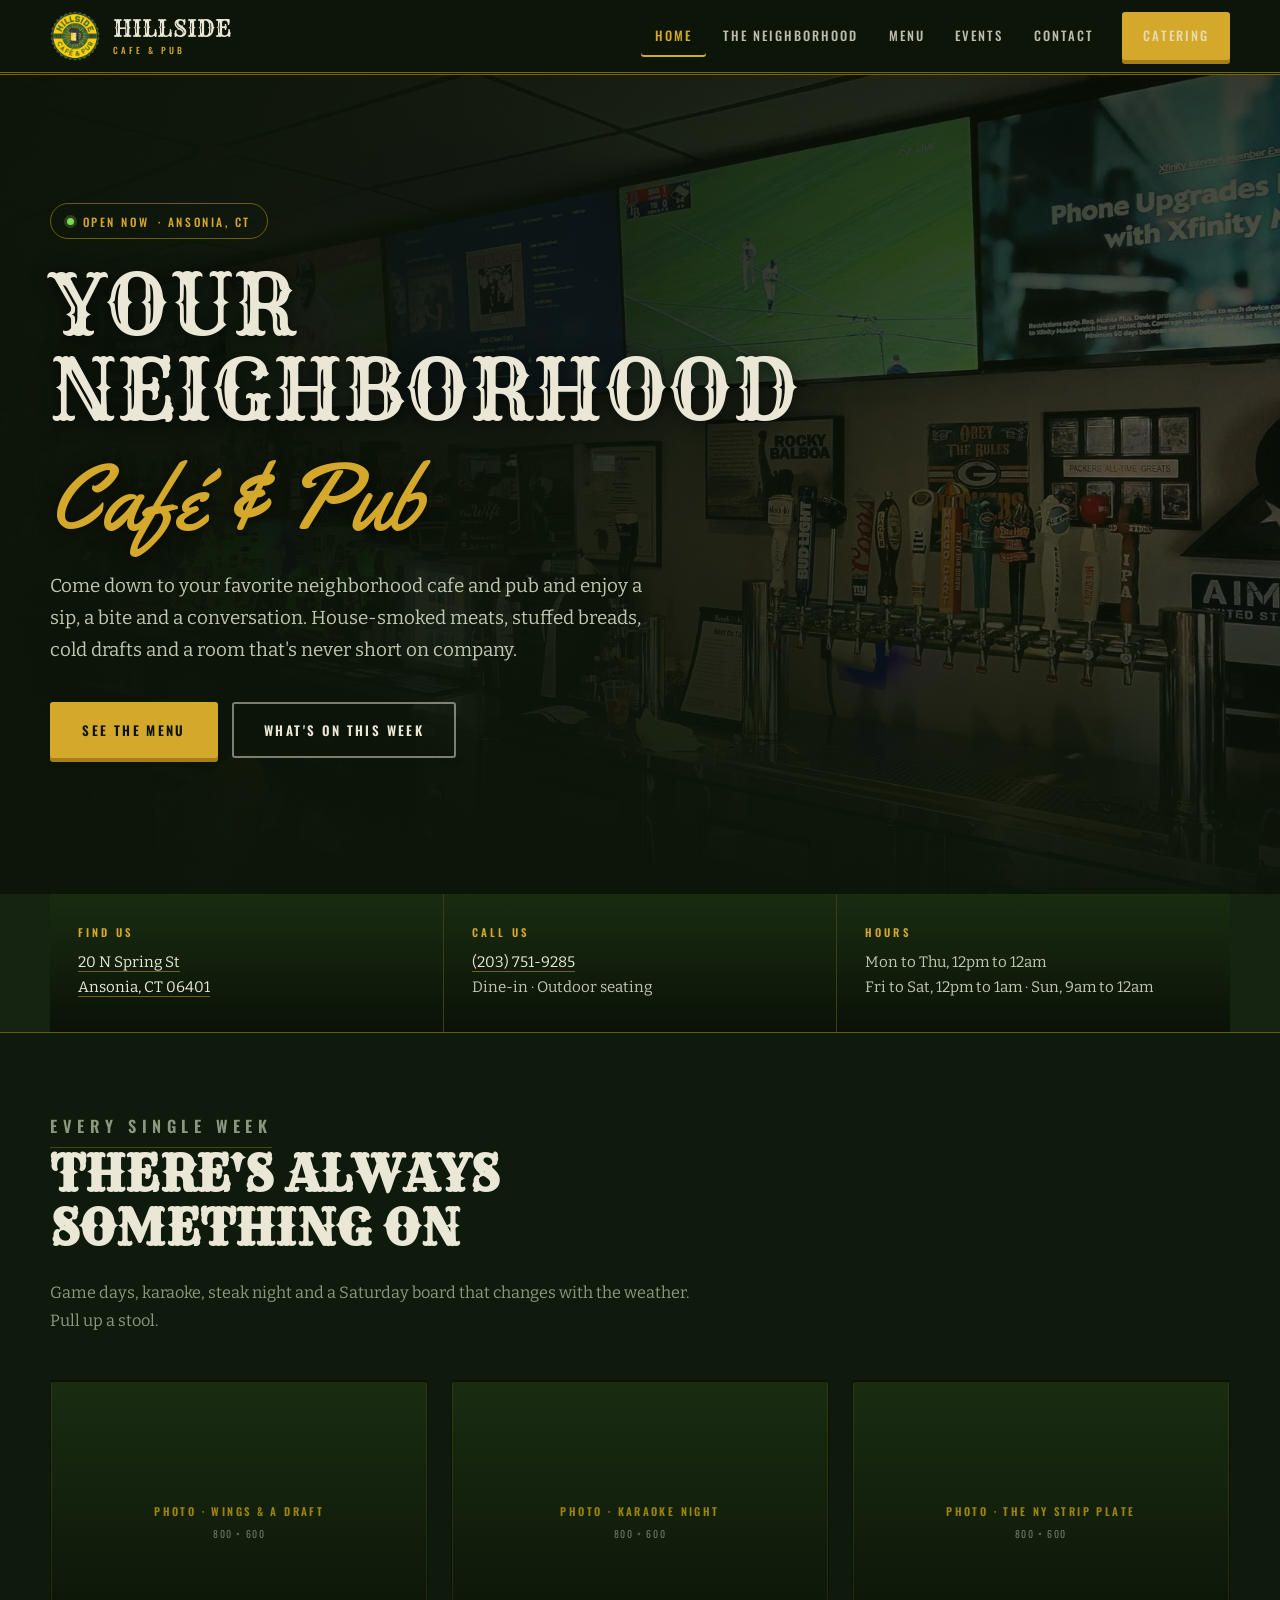
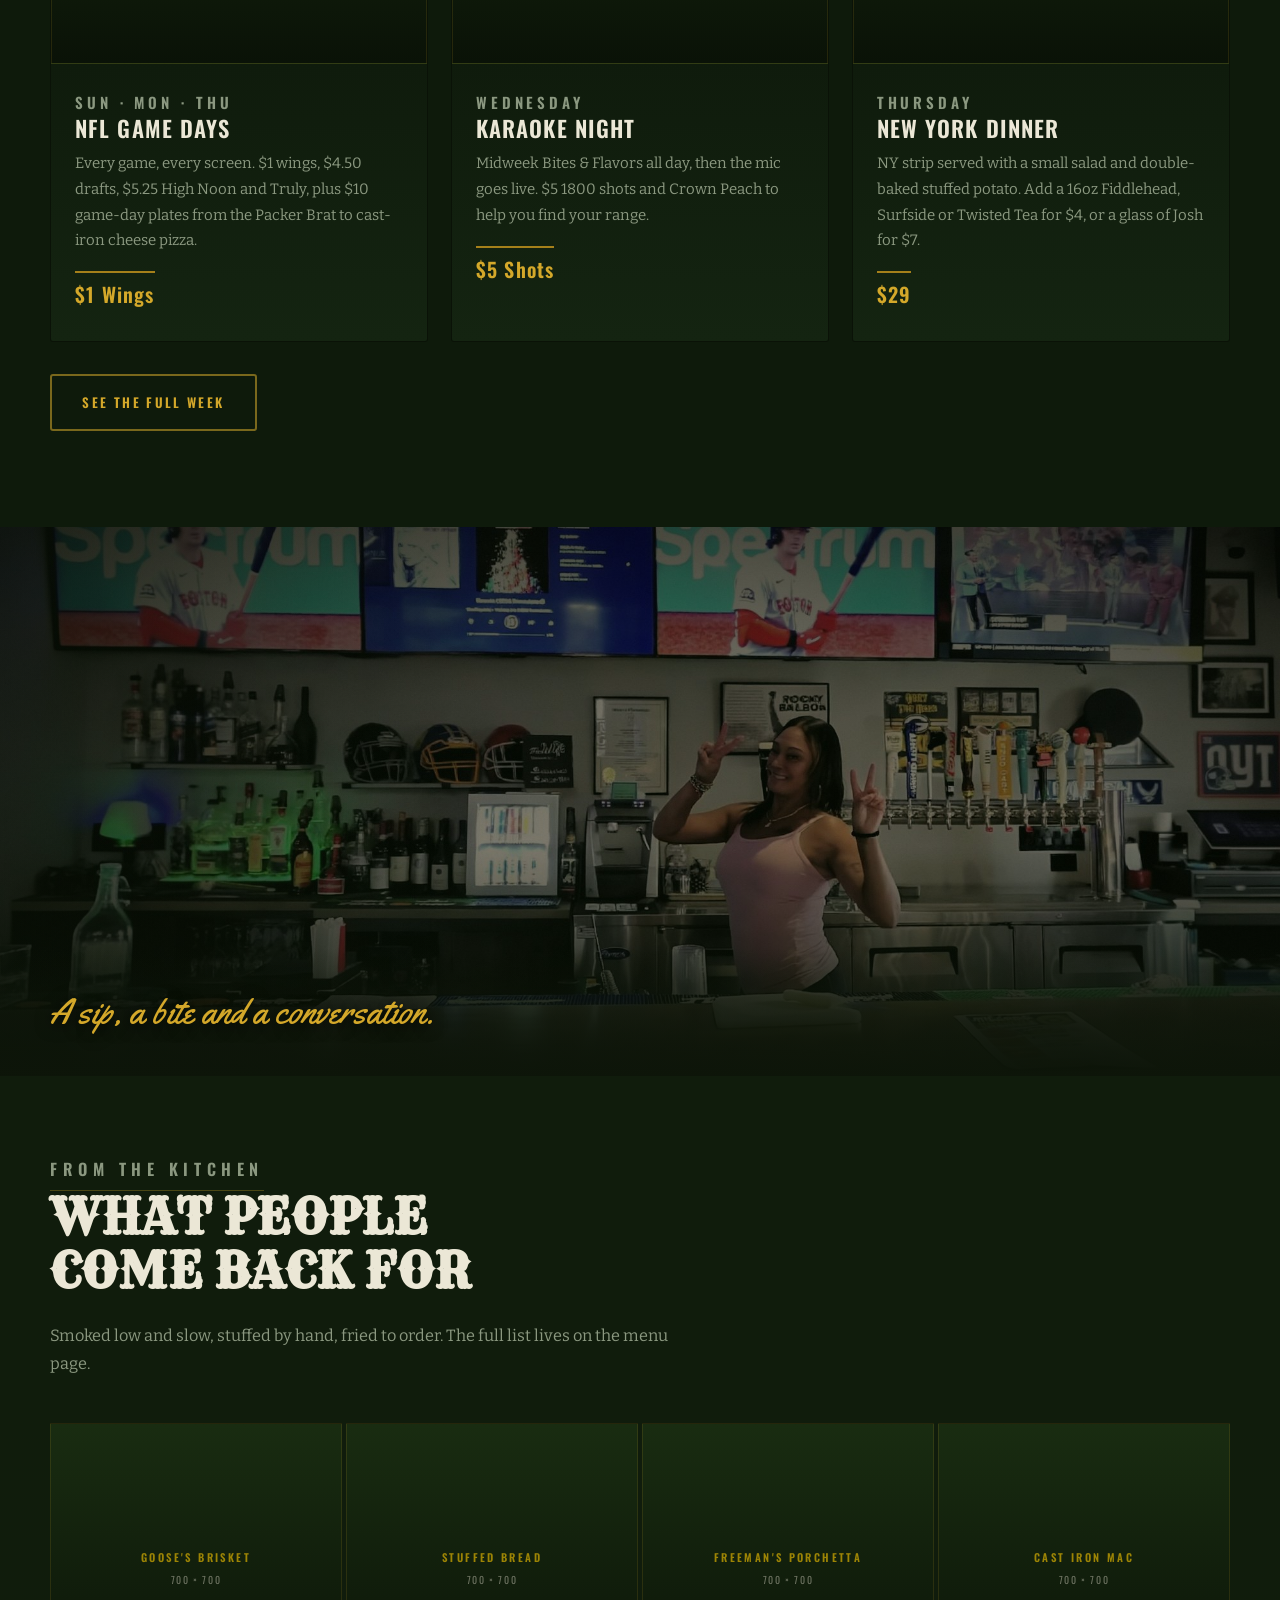
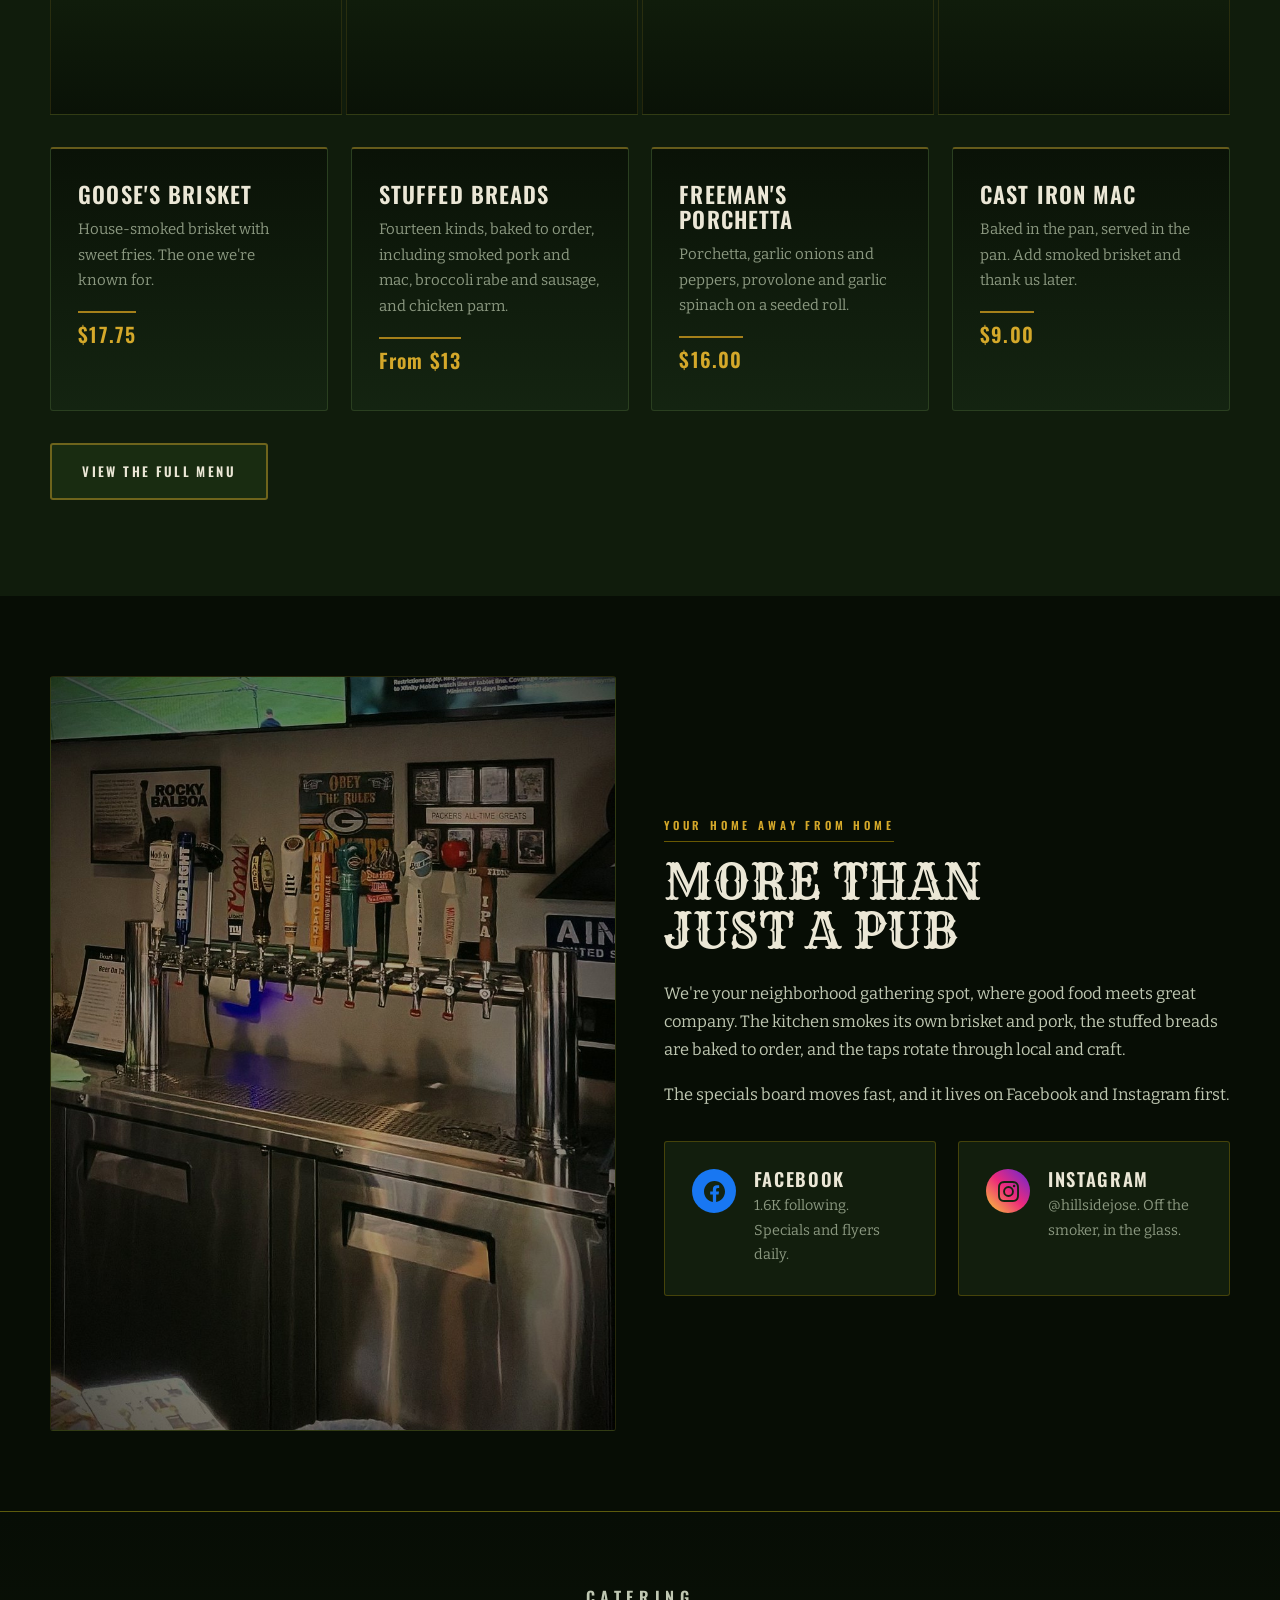
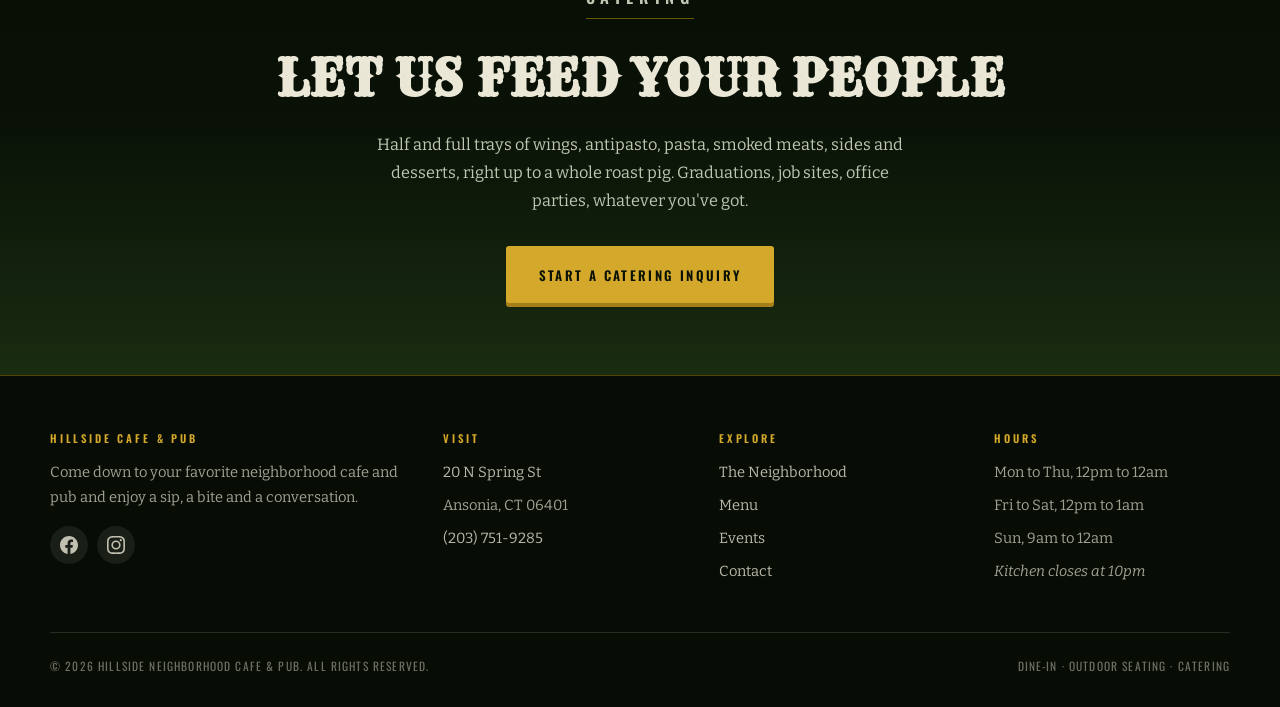
==== index.html @ 645b381e "Hillside Neighborhood Cafe & Pub website Static site, no build step. Home, The Neighborhood, Menu, E" ====
<!DOCTYPE html>
<html lang="en">
<head>
<meta charset="utf-8">
<meta name="viewport" content="width=device-width, initial-scale=1">
<title>Hillside Neighborhood Cafe &amp; Pub | Ansonia, CT</title>
<meta name="description" content="Your neighborhood cafe and pub in Ansonia, CT. House-smoked meats, stuffed breads, rotating craft taps, game-day specials and karaoke. Catering available.">
<link rel="canonical" href="https://example.com/">
<meta property="og:type" content="restaurant">
<meta property="og:title" content="Hillside Neighborhood Cafe &amp; Pub | Ansonia, CT">
<meta property="og:description" content="Come down to your favorite neighborhood cafe and pub and enjoy a sip, a bite and a conversation.">
<meta property="og:image" content="assets/img/og-image.jpg">
<link rel="icon" href="assets/img/favicon.png">
<link rel="apple-touch-icon" href="assets/img/apple-touch-icon.png">
<link rel="preconnect" href="https://fonts.googleapis.com">
<link rel="preconnect" href="https://fonts.gstatic.com" crossorigin>
<link href="https://fonts.googleapis.com/css2?family=Bitter:ital,wght@0,400;0,600;0,700;1,400&family=Oswald:wght@400;500;600&family=Rye&family=Yellowtail&display=swap" rel="stylesheet">
<link rel="stylesheet" href="assets/css/style.css">
<script type="application/ld+json">
{
  "@context": "https://schema.org",
  "@type": "Restaurant",
  "name": "Hillside Neighborhood Cafe and Pub",
  "servesCuisine": ["American", "Pub Food", "Barbecue"],
  "priceRange": "$",
  "telephone": "+1-203-751-9285",
  "address": {
    "@type": "PostalAddress",
    "streetAddress": "20 N Spring St",
    "addressLocality": "Ansonia",
    "addressRegion": "CT",
    "postalCode": "06401",
    "addressCountry": "US"
  },
  "sameAs": [
    "https://www.facebook.com/profile.php?id=100072511775450",
    "https://www.instagram.com/hillsidejose/"
  ],
  "openingHoursSpecification": [
    { "@type": "OpeningHoursSpecification", "dayOfWeek": ["Monday","Tuesday","Wednesday","Thursday"], "opens": "12:00", "closes": "00:00" },
    { "@type": "OpeningHoursSpecification", "dayOfWeek": ["Friday","Saturday"], "opens": "12:00", "closes": "01:00" },
    { "@type": "OpeningHoursSpecification", "dayOfWeek": "Sunday", "opens": "09:00", "closes": "00:00" }
  ]
}
</script>
</head>
<body>
<a class="skip-link" href="#main">Skip to content</a>

<!-- ====================== HEADER ====================== -->
<header class="site-header">
  <div class="wrap">
    <nav class="nav" aria-label="Main">
      <a class="brand" href="index.html">
        <img class="brand__crest" src="assets/img/logo.png" alt="Hillside Neighborhood Cafe and Pub" width="50" height="50">
        <span class="brand__text">
          <span class="brand__name">Hillside</span>
          <span class="brand__sub">Cafe &amp; Pub</span>
        </span>
      </a>
      <button class="nav__toggle" type="button" aria-expanded="false" aria-label="Toggle menu">
        <span></span><span></span><span></span>
      </button>
      <ul class="nav__links">
        <li><a href="index.html" aria-current="page">Home</a></li>
        <li><a href="neighborhood.html">The Neighborhood</a></li>
        <li><a href="menu.html">Menu</a></li>
        <li><a href="events.html">Events</a></li>
        <li><a href="contact.html">Contact</a></li>
        <li><a class="btn btn--sun nav__cta" href="contact.html#catering">Catering</a></li>
      </ul>
    </nav>
  </div>
</header>

<main id="main">

<!-- ====================== HERO ====================== -->
<section class="hero hero--tall">
  <div class="hero__photo" aria-hidden="true"></div>
  <div class="hero__inner">
    <div class="wrap">
      <span class="hero__badge" data-open-badge>
        <span class="dot"></span><span data-open-text>Open now</span> &middot; Ansonia, CT
      </span>
      <h1 class="display">Your neighborhood<em>Caf&eacute; &amp; Pub</em></h1>
      <p class="hero__tagline">
        Come down to your favorite neighborhood cafe and pub and enjoy a sip, a bite
        and a conversation. House-smoked meats, stuffed breads, cold drafts and a
        room that's never short on company.
      </p>
      <div class="hero__actions">
        <a class="btn btn--sun" href="menu.html">See the menu</a>
        <a class="btn btn--ghost" href="events.html">What's on this week</a>
      </div>
    </div>
  </div>
</section>

<!-- ====================== INFO STRIP ====================== -->
<section class="infostrip">
  <div class="wrap">
    <div class="infostrip__grid">
      <div class="infostrip__cell">
        <h3>Find us</h3>
        <p><a href="https://maps.google.com/?q=20+N+Spring+St,+Ansonia,+CT+06401" target="_blank" rel="noopener">20 N Spring St<br>Ansonia, CT 06401</a></p>
      </div>
      <div class="infostrip__cell">
        <h3>Call us</h3>
        <p><a href="tel:+12037519285">(203) 751-9285</a><br>Dine-in &middot; Outdoor seating</p>
      </div>
      <div class="infostrip__cell">
        <h3>Hours</h3>
        <p>Mon to Thu, 12pm to 12am<br>Fri to Sat, 12pm to 1am &middot; Sun, 9am to 12am</p>
      </div>
    </div>
  </div>
</section>

<!-- ====================== THIS WEEK (photo cards) ====================== -->
<section class="section">
  <div class="wrap">
    <div class="section__head">
      <p class="eyebrow eyebrow--dark">Every single week</p>
      <h2>There's always something on</h2>
      <p>Game days, karaoke, steak night and a Saturday board that changes with the weather. Pull up a stool.</p>
    </div>

    <div class="cards cards--3">
      <article class="card card--photo">
        <figure class="ph ph--4x3">
          <!-- Replace with: <img src="assets/img/wings.jpg" alt="Wings and a draft on the bar"> -->
          <span>Photo &middot; Wings &amp; a draft<small>800 &times; 600</small></span>
        </figure>
        <div class="card__body">
          <p class="card__day">Sun &middot; Mon &middot; Thu</p>
          <h3>NFL Game Days</h3>
          <p>Every game, every screen. $1 wings, $4.50 drafts, $5.25 High Noon and Truly, plus $10 game-day plates from the Packer Brat to cast-iron cheese pizza.</p>
          <span class="card__price">$1 Wings</span>
        </div>
      </article>

      <article class="card card--photo">
        <figure class="ph ph--4x3">
          <!-- Replace with: <img src="assets/img/karaoke.jpg" alt="Karaoke night at the Hillside"> -->
          <span>Photo &middot; Karaoke night<small>800 &times; 600</small></span>
        </figure>
        <div class="card__body">
          <p class="card__day">Wednesday</p>
          <h3>Karaoke Night</h3>
          <p>Midweek Bites &amp; Flavors all day, then the mic goes live. $5 1800 shots and Crown Peach to help you find your range.</p>
          <span class="card__price">$5 Shots</span>
        </div>
      </article>

      <article class="card card--photo">
        <figure class="ph ph--4x3">
          <!-- Replace with: <img src="assets/img/steak.jpg" alt="The New York strip dinner"> -->
          <span>Photo &middot; The NY strip plate<small>800 &times; 600</small></span>
        </figure>
        <div class="card__body">
          <p class="card__day">Thursday</p>
          <h3>New York Dinner</h3>
          <p>NY strip served with a small salad and double-baked stuffed potato. Add a 16oz Fiddlehead, Surfside or Twisted Tea for $4, or a glass of Josh for $7.</p>
          <span class="card__price">$29</span>
        </div>
      </article>
    </div>

    <p class="mt-2"><a class="btn btn--ghost-dark" href="events.html">See the full week</a></p>
  </div>
</section>

<!-- ====================== FULL-BLEED PHOTO BAND ====================== -->
<section class="photoband">
  <figure class="ph ph--wide">
    <img src="assets/img/room.jpg" alt="Behind the bar at the Hillside on a busy afternoon">
  </figure>
  <div class="photoband__caption">
    <div class="wrap"><p>A sip, a bite and a conversation.</p></div>
  </div>
</section>

<!-- ====================== MENU TEASER ====================== -->
<section class="section section--cream">
  <div class="wrap">
    <div class="section__head">
      <p class="eyebrow eyebrow--dark">From the kitchen</p>
      <h2>What people come back for</h2>
      <p>Smoked low and slow, stuffed by hand, fried to order. The full list lives on the menu page.</p>
    </div>

    <div class="photostrip">
      <figure class="ph ph--1x1">
        <!-- <img src="assets/img/brisket.jpg" alt="Goose's smoked brisket"> -->
        <span>Goose's Brisket<small>700 &times; 700</small></span>
      </figure>
      <figure class="ph ph--1x1">
        <!-- <img src="assets/img/stuffed-bread.jpg" alt="Stuffed bread, sliced"> -->
        <span>Stuffed Bread<small>700 &times; 700</small></span>
      </figure>
      <figure class="ph ph--1x1">
        <!-- <img src="assets/img/porchetta.jpg" alt="Freeman's porchetta sandwich"> -->
        <span>Freeman's Porchetta<small>700 &times; 700</small></span>
      </figure>
      <figure class="ph ph--1x1">
        <!-- <img src="assets/img/mac.jpg" alt="Cast iron mac and cheese"> -->
        <span>Cast Iron Mac<small>700 &times; 700</small></span>
      </figure>
    </div>

    <div class="cards cards--4 mt-2">
      <article class="card">
        <h3>Goose's Brisket</h3>
        <p>House-smoked brisket with sweet fries. The one we're known for.</p>
        <span class="card__price">$17.75</span>
      </article>
      <article class="card">
        <h3>Stuffed Breads</h3>
        <p>Fourteen kinds, baked to order, including smoked pork and mac, broccoli rabe and sausage, and chicken parm.</p>
        <span class="card__price">From $13</span>
      </article>
      <article class="card">
        <h3>Freeman's Porchetta</h3>
        <p>Porchetta, garlic onions and peppers, provolone and garlic spinach on a seeded roll.</p>
        <span class="card__price">$16.00</span>
      </article>
      <article class="card">
        <h3>Cast Iron Mac</h3>
        <p>Baked in the pan, served in the pan. Add smoked brisket and thank us later.</p>
        <span class="card__price">$9.00</span>
      </article>
    </div>

    <p class="mt-2"><a class="btn btn--forest" href="menu.html">View the full menu</a></p>
  </div>
</section>

<!-- ====================== STORY (photo + text) ====================== -->
<section class="section section--dark">
  <div class="wrap">
    <div class="split">
      <figure class="ph ph--3x4">
    <img src="assets/img/bar.jpg" alt="The tap wall at the Hillside">
  </figure>
      <div>
        <p class="eyebrow">Your home away from home</p>
        <h2 class="display" style="font-size:clamp(1.9rem,4.4vw,3rem)">More than just a pub</h2>
        <p>We're your neighborhood gathering spot, where good food meets great company. The kitchen smokes its own brisket and pork, the stuffed breads are baked to order, and the taps rotate through local and craft.</p>
        <p>The specials board moves fast, and it lives on Facebook and Instagram first.</p>
        <div class="social-grid" style="margin-top:2rem">
          <a class="social-card card--dark" href="https://www.facebook.com/profile.php?id=100072511775450" target="_blank" rel="noopener">
            <span class="social-card__icon icon-fb"><svg viewBox="0 0 24 24" aria-hidden="true"><path d="M24 12.07C24 5.4 18.63 0 12 0S0 5.4 0 12.07C0 18.1 4.39 23.1 10.13 24v-8.44H7.08v-3.49h3.05V9.41c0-3.02 1.79-4.69 4.53-4.69 1.31 0 2.68.24 2.68.24v2.97h-1.51c-1.49 0-1.96.93-1.96 1.89v2.25h3.33l-.53 3.49h-2.8V24C19.61 23.1 24 18.1 24 12.07z"/></svg></span>
            <span><h3>Facebook</h3><p>1.6K following. Specials and flyers daily.</p></span>
          </a>
          <a class="social-card card--dark" href="https://www.instagram.com/hillsidejose/" target="_blank" rel="noopener">
            <span class="social-card__icon icon-ig"><svg viewBox="0 0 24 24" aria-hidden="true"><path d="M12 2.16c3.2 0 3.58.01 4.85.07 1.17.05 1.8.25 2.23.41.56.22.96.48 1.38.9.42.42.68.82.9 1.38.16.42.36 1.06.41 2.23.06 1.27.07 1.65.07 4.85s-.01 3.58-.07 4.85c-.05 1.17-.25 1.8-.41 2.23-.22.56-.48.96-.9 1.38-.42.42-.82.68-1.38.9-.42.16-1.06.36-2.23.41-1.27.06-1.65.07-4.85.07s-3.58-.01-4.85-.07c-1.17-.05-1.8-.25-2.23-.41-.56-.22-.96-.48-1.38-.9-.42-.42-.68-.82-.9-1.38-.16-.42-.36-1.06-.41-2.23C2.17 15.58 2.16 15.2 2.16 12s.01-3.58.07-4.85c.05-1.17.25-1.8.41-2.23.22-.56.48-.96.9-1.38.42-.42.82-.68 1.38-.9.42-.16 1.06-.36 2.23-.41C8.42 2.17 8.8 2.16 12 2.16zM12 0C8.74 0 8.33.01 7.05.07 5.78.13 4.9.33 4.14.63c-.79.3-1.46.71-2.13 1.38C1.34 2.68.93 3.35.63 4.14.33 4.9.13 5.78.07 7.05.01 8.33 0 8.74 0 12s.01 3.67.07 4.95c.06 1.27.26 2.15.56 2.91.3.79.71 1.46 1.38 2.13.67.67 1.34 1.08 2.13 1.38.76.3 1.64.5 2.91.56C8.33 23.99 8.74 24 12 24s3.67-.01 4.95-.07c1.27-.06 2.15-.26 2.91-.56.79-.3 1.46-.71 2.13-1.38.67-.67 1.08-1.34 1.38-2.13.3-.76.5-1.64.56-2.91.06-1.28.07-1.69.07-4.95s-.01-3.67-.07-4.95c-.06-1.27-.26-2.15-.56-2.91-.3-.79-.71-1.46-1.38-2.13C21.32 1.34 20.65.93 19.86.63c-.76-.3-1.64-.5-2.91-.56C15.67.01 15.26 0 12 0zm0 5.84a6.16 6.16 0 100 12.32A6.16 6.16 0 0012 5.84zm0 10.16a4 4 0 110-8 4 4 0 010 8zm7.85-10.4a1.44 1.44 0 11-2.88 0 1.44 1.44 0 012.88 0z"/></svg></span>
            <span><h3>Instagram</h3><p>@hillsidejose. Off the smoker, in the glass.</p></span>
          </a>
        </div>
      </div>
    </div>
  </div>
</section>

<!-- ====================== CATERING CTA ====================== -->
<section class="cta-band">
  <div class="wrap">
    <p class="eyebrow">Catering</p>
    <h2>Let us feed your people</h2>
    <p>Half and full trays of wings, antipasto, pasta, smoked meats, sides and desserts, right up to a whole roast pig. Graduations, job sites, office parties, whatever you've got.</p>
    <a class="btn btn--sun" href="contact.html#catering">Start a catering inquiry</a>
  </div>
</section>

</main>

<!-- ====================== FOOTER ====================== -->
<footer class="site-footer">
  <div class="wrap">
    <div class="footer__grid">
      <div>
        <h4>Hillside Cafe &amp; Pub</h4>
        <p>Come down to your favorite neighborhood cafe and pub and enjoy a sip, a bite and a conversation.</p>
        <div class="footer__social">
          <a href="https://www.facebook.com/profile.php?id=100072511775450" target="_blank" rel="noopener" aria-label="Facebook"><svg viewBox="0 0 24 24" aria-hidden="true"><path d="M24 12.07C24 5.4 18.63 0 12 0S0 5.4 0 12.07C0 18.1 4.39 23.1 10.13 24v-8.44H7.08v-3.49h3.05V9.41c0-3.02 1.79-4.69 4.53-4.69 1.31 0 2.68.24 2.68.24v2.97h-1.51c-1.49 0-1.96.93-1.96 1.89v2.25h3.33l-.53 3.49h-2.8V24C19.61 23.1 24 18.1 24 12.07z"/></svg></a>
          <a href="https://www.instagram.com/hillsidejose/" target="_blank" rel="noopener" aria-label="Instagram"><svg viewBox="0 0 24 24" aria-hidden="true"><path d="M12 2.16c3.2 0 3.58.01 4.85.07 1.17.05 1.8.25 2.23.41.56.22.96.48 1.38.9.42.42.68.82.9 1.38.16.42.36 1.06.41 2.23.06 1.27.07 1.65.07 4.85s-.01 3.58-.07 4.85c-.05 1.17-.25 1.8-.41 2.23-.22.56-.48.96-.9 1.38-.42.42-.82.68-1.38.9-.42.16-1.06.36-2.23.41-1.27.06-1.65.07-4.85.07s-3.58-.01-4.85-.07c-1.17-.05-1.8-.25-2.23-.41-.56-.22-.96-.48-1.38-.9-.42-.42-.68-.82-.9-1.38-.16-.42-.36-1.06-.41-2.23C2.17 15.58 2.16 15.2 2.16 12s.01-3.58.07-4.85c.05-1.17.25-1.8.41-2.23.22-.56.48-.96.9-1.38.42-.42.82-.68 1.38-.9.42-.16 1.06-.36 2.23-.41C8.42 2.17 8.8 2.16 12 2.16zM12 0C8.74 0 8.33.01 7.05.07 5.78.13 4.9.33 4.14.63c-.79.3-1.46.71-2.13 1.38C1.34 2.68.93 3.35.63 4.14.33 4.9.13 5.78.07 7.05.01 8.33 0 8.74 0 12s.01 3.67.07 4.95c.06 1.27.26 2.15.56 2.91.3.79.71 1.46 1.38 2.13.67.67 1.34 1.08 2.13 1.38.76.3 1.64.5 2.91.56C8.33 23.99 8.74 24 12 24s3.67-.01 4.95-.07c1.27-.06 2.15-.26 2.91-.56.79-.3 1.46-.71 2.13-1.38.67-.67 1.08-1.34 1.38-2.13.3-.76.5-1.64.56-2.91.06-1.28.07-1.69.07-4.95s-.01-3.67-.07-4.95c-.06-1.27-.26-2.15-.56-2.91-.3-.79-.71-1.46-1.38-2.13C21.32 1.34 20.65.93 19.86.63c-.76-.3-1.64-.5-2.91-.56C15.67.01 15.26 0 12 0zm0 5.84a6.16 6.16 0 100 12.32A6.16 6.16 0 0012 5.84zm0 10.16a4 4 0 110-8 4 4 0 010 8zm7.85-10.4a1.44 1.44 0 11-2.88 0 1.44 1.44 0 012.88 0z"/></svg></a>
        </div>
      </div>
      <div>
        <h4>Visit</h4>
        <ul>
          <li><a href="https://maps.google.com/?q=20+N+Spring+St,+Ansonia,+CT+06401" target="_blank" rel="noopener">20 N Spring St</a></li>
          <li>Ansonia, CT 06401</li>
          <li><a href="tel:+12037519285">(203) 751-9285</a></li>
        </ul>
      </div>
      <div>
        <h4>Explore</h4>
        <ul>
          <li><a href="neighborhood.html">The Neighborhood</a></li>
          <li><a href="menu.html">Menu</a></li>
          <li><a href="events.html">Events</a></li>
          <li><a href="contact.html">Contact</a></li>
        </ul>
      </div>
      <div>
        <h4>Hours</h4>
        <ul>
          <li>Mon to Thu, 12pm to 12am</li>
          <li>Fri to Sat, 12pm to 1am</li>
          <li>Sun, 9am to 12am</li>
          <li><em>Kitchen closes at 10pm</em></li>
        </ul>
      </div>
    </div>
    <div class="footer__bottom">
      <span>&copy; <span data-year>2026</span> Hillside Neighborhood Cafe &amp; Pub. All rights reserved.</span>
      <span>Dine-in &middot; Outdoor seating &middot; Catering</span>
    </div>
  </div>
</footer>

<script src="assets/js/main.js"></script>
</body>
</html>
---- assets/css/style.css ----
/* ==========================================================================
   Hillside Neighborhood Cafe & Pub
   Design system drawn from their badge logo: western wood type, letterpress
   caps, brush script, green hills and a rising sun.
   Edit the tokens in :root to restyle the whole site.
   ========================================================================== */

:root {
  /* Brand — sampled from the logo badge */
  --brand-green:  #3C6432;   /* THE logo green, sampled from the badge */
  --forest:       #142411;   /* raised surface */
  --forest-deep:  #0A1207;   /* deepest ground */
  --forest-mid:   #192C11;   /* the lightest green on the site, still dark */
  --hill:         #6E9558;   /* lifted green for links on dark ground */
  --hill-light:   #8CAF76;
  --sun:          #D4A82A;   /* antique gold — thin accents only, never a field */
  --sun-deep:     #A5801A;
  --rust:         #C4703F;   /* warm accent for prices, lifted for dark ground */

  /* Neutrals — warmed toward the greens, not straight grey */
  --ink:          #EBE7D6;   /* headings */
  --ink-soft:     #BFC7B2;   /* body copy */
  --slate:        #8B9880;   /* muted / secondary */
  --line:         #2A3F20;   /* hairline */
  --line-soft:    #1F3018;
  --cream:        #0E1A0B;   /* page ground */
  --cream-deep:   #101C0C;   /* alternate band */
  --white:        #142411;   /* raised surface (cards, forms) */

  /* Dark surfaces */
  --night:        #070D05;   /* darkest band */
  --night-2:      #121E0D;

  /* Type */
  --wood:   "Rye", "Bitter", Georgia, serif;                 /* western display — big sizes only */
  --caps:   "Oswald", "Arial Narrow", Impact, sans-serif;    /* letterpress caps, subheads, UI */
  --script: "Yellowtail", "Brush Script MT", cursive;        /* brush script accent */
  --body:   "Bitter", Georgia, "Times New Roman", serif;     /* slab-serif body */

  /* Layout */
  --wrap: 1180px;
  --radius: 3px;
  --shadow: 0 2px 6px rgba(0,0,0,.4), 0 18px 46px rgba(0,0,0,.5);
}

/* ---------- Reset ---------- */
*, *::before, *::after { box-sizing: border-box; }
html { scroll-behavior: smooth; -webkit-text-size-adjust: 100%; }
body {
  margin: 0;
  font-family: var(--body);
  font-size: 16.5px;
  font-weight: 400;
  line-height: 1.7;
  color: var(--ink-soft);
  background-color: var(--cream);
  /* Faint tint so the cream isn't a flat digital fill. */
  background-image:
    radial-gradient(circle at 12% 8%, rgba(60,100,50,.05), transparent 45%),
    radial-gradient(circle at 88% 92%, rgba(201,190,71,.06), transparent 45%);
  background-attachment: fixed;
  -webkit-font-smoothing: antialiased;
}
img { max-width: 100%; display: block; }
a { color: var(--hill-light); }
h1, h2, h3, h4 { color: var(--ink); margin: 0 0 .5em; line-height: 1.12; text-wrap: balance; }
p { margin: 0 0 1em; }
ul { margin: 0 0 1em; padding-left: 1.2em; }
:focus-visible { outline: 3px solid var(--sun-deep); outline-offset: 2px; }

.wrap { width: min(100% - 2.5rem, var(--wrap)); margin-inline: auto; }
.wrap-narrow { width: min(100% - 2.5rem, 800px); margin-inline: auto; }

/* ---------- Type roles ---------- */
.display {
  font-family: var(--wood);
  font-weight: 400;
  letter-spacing: .005em;
  text-transform: uppercase;
  line-height: 1.02;
}
.script { font-family: var(--script); font-weight: 400; text-transform: none; letter-spacing: 0; }

/* Letterpress eyebrow — the "NEIGHBORHOOD / RE-ESTABLISHED 2020" bars on the badge. */
.eyebrow {
  display: inline-block;
  font-family: var(--caps);
  font-size: .7rem;
  font-weight: 600;
  letter-spacing: .34em;
  text-transform: uppercase;
  color: var(--sun);
  margin: 0 0 1rem;
  padding-bottom: .4rem;
  border-bottom: 1px solid rgba(250,200,0,.4);
}
.eyebrow--dark { color: var(--sun); border-bottom-color: rgba(212,168,42,.3); }
.lead { font-size: 1.15rem; line-height: 1.75; color: var(--slate); }

/* ---------- Buttons ---------- */
.btn {
  display: inline-block;
  font-family: var(--caps);
  font-size: .82rem;
  font-weight: 600;
  letter-spacing: .18em;
  text-transform: uppercase;
  padding: .95rem 1.9rem;
  border: 2px solid transparent;
  border-radius: var(--radius);
  text-decoration: none;
  cursor: pointer;
  transition: transform .15s ease, background .2s ease, color .2s ease, border-color .2s ease, box-shadow .2s ease;
}
.btn:hover { transform: translateY(-2px); }
.btn--sun    { background: var(--sun); color: var(--forest-deep); border-color: var(--sun); box-shadow: 0 4px 0 var(--sun-deep); }
.btn--sun:hover { background: #FFD633; box-shadow: 0 6px 0 var(--sun-deep); }
.btn--forest { background: var(--forest-mid); color: var(--ink); border-color: rgba(212,168,42,.45); box-shadow: none; }
.btn--forest:hover { background: var(--sun); color: var(--forest-deep); border-color: var(--sun); }
.btn--ghost  { background: transparent; color: var(--ink); border-color: rgba(235,231,214,.5); }
.btn--ghost:hover { border-color: var(--sun); color: var(--sun); }
.btn--ghost-dark { background: transparent; color: var(--sun); border-color: rgba(212,168,42,.55); }
.btn--ghost-dark:hover { background: var(--sun); color: var(--forest-deep); border-color: var(--sun); }

/* ---------- Header / Nav ---------- */
.site-header {
  position: sticky; top: 0; z-index: 60;
  background: rgba(13,21,9,.96);
  backdrop-filter: saturate(150%) blur(10px);
  border-bottom: 3px double rgba(250,200,0,.45);
}
.nav { display: flex; align-items: center; justify-content: space-between; gap: 1.5rem; padding: .7rem 0; }

.brand { display: flex; align-items: center; gap: .8rem; text-decoration: none; }
/* Placeholder badge. Swap for the real logo file — see assets/img/README.txt. */
.brand__crest { width: 50px; height: 50px; flex: 0 0 50px; display: block; }
.brand__text { display: flex; flex-direction: column; line-height: 1; }
.brand__name {
  font-family: var(--wood); font-size: 1.45rem; color: var(--ink);
  letter-spacing: .01em; text-transform: uppercase;
}
.brand__sub {
  font-family: var(--caps); font-size: .55rem; font-weight: 500;
  letter-spacing: .34em; text-transform: uppercase;
  color: var(--sun); margin-top: .45rem;
}

.nav__links { display: flex; align-items: center; gap: .2rem; list-style: none; margin: 0; padding: 0; }
.nav__links a {
  display: block; padding: .6rem .85rem;
  font-family: var(--caps); font-size: .8rem; font-weight: 500;
  letter-spacing: .16em; text-transform: uppercase;
  color: rgba(235,231,214,.8); text-decoration: none; border-radius: var(--radius);
  transition: color .2s ease;
}
.nav__links a:hover { color: var(--sun); }
.nav__links a[aria-current="page"] { color: var(--sun); box-shadow: inset 0 -2px 0 var(--sun); }
.nav__cta { margin-left: .7rem; padding: .7rem 1.2rem !important; }
.nav__cta[aria-current="page"] { box-shadow: 0 4px 0 var(--sun-deep) !important; color: var(--forest-deep); }

.nav__toggle { display: none; background: none; border: 0; cursor: pointer; padding: .5rem; color: var(--ink); }
.nav__toggle span { display: block; width: 24px; height: 2px; background: currentColor; margin: 5px 0; transition: transform .25s ease, opacity .2s ease; }
.nav.is-open .nav__toggle span:nth-child(1) { transform: translateY(7px) rotate(45deg); }
.nav.is-open .nav__toggle span:nth-child(2) { opacity: 0; }
.nav.is-open .nav__toggle span:nth-child(3) { transform: translateY(-7px) rotate(-45deg); }

@media (max-width: 960px) {
  .nav { flex-wrap: wrap; }
  .nav__toggle { display: block; }
  .nav__links {
    display: none; flex-direction: column; align-items: stretch;
    width: 100%; gap: 0; padding: .5rem 0 1rem;
    border-top: 1px solid rgba(235,231,214,.14); margin-top: .7rem;
  }
  .nav.is-open .nav__links { display: flex; }
  .nav__links a { padding: .85rem .25rem; font-size: .9rem; }
  .nav__cta { margin: .8rem 0 0 !important; text-align: center; }
}

/* ---------- Hero (dark, with the badge's sunburst) ---------- */
.hero { position: relative; background: var(--night); color: var(--ink); overflow: hidden; }
.hero::before {
  content: ""; position: absolute; inset: 0;
  /* For a real photo: background-image: url('../img/hero.jpg'); background-size: cover; */
  background-image:
    radial-gradient(820px 560px at 86% 16%, rgba(212,168,42,.11), transparent 66%),
    linear-gradient(176deg, #0A1207 0%, #16280F 52%, #0A1207 100%);
  background-size: cover; background-position: center;
}
.hero__inner { position: relative; z-index: 2; padding: 6.5rem 0 6.5rem; }
.hero--tall .hero__inner { padding: 8rem 0 8.5rem; }
.hero--page .hero__inner { padding: 4.5rem 0 5.5rem; }

.hero h1 {
  font-family: var(--wood);
  font-size: clamp(2.2rem, 7vw, 5.2rem);
  color: var(--ink);
  letter-spacing: .005em;
  text-transform: uppercase;
  overflow-wrap: break-word;
  margin: 0 0 1rem;
  max-width: 17ch;
  text-shadow: 0 2px 18px rgba(0,0,0,.6);
}
/* The brush-script line, like "Café & Pub" on the badge. */
.hero h1 em {
  font-family: var(--script); font-style: normal; text-transform: none;
  color: var(--sun); display: block;
  font-size: 1.12em; letter-spacing: 0; line-height: 1.2;
  margin-top: .1em; text-shadow: 0 2px 18px rgba(0,0,0,.5);
}
.hero__tagline {
  font-size: clamp(1rem, 2vw, 1.18rem);
  color: var(--ink-soft);
  max-width: 50ch; margin: 0 0 2.2rem;
}
.hero__actions { display: flex; flex-wrap: wrap; gap: .85rem; }
.hero__badge {
  display: inline-flex; align-items: center; gap: .55rem;
  font-family: var(--caps); font-size: .72rem; font-weight: 500;
  letter-spacing: .22em; text-transform: uppercase;
  color: var(--sun); border: 1px solid rgba(250,200,0,.4);
  padding: .45rem 1rem; border-radius: 100px; margin-bottom: 1.5rem;
}
.hero__badge .dot { width: 7px; height: 7px; border-radius: 50%; background: #7ED957; box-shadow: 0 0 0 3px rgba(126,217,87,.22); }


/* ---------- Info strip ---------- */
.infostrip { background: var(--forest); color: var(--ink); border-bottom: 1px solid rgba(250,200,0,.35); }
.infostrip__grid { display: grid; grid-template-columns: repeat(3, 1fr); gap: 1px; background: rgba(212,168,42,.2); }
.infostrip__cell { background: linear-gradient(180deg, var(--forest-mid) 0%, var(--forest-deep) 100%); padding: 2rem 1.75rem; }
.infostrip__cell h3 {
  font-family: var(--caps); font-size: .68rem; font-weight: 600;
  letter-spacing: .28em; text-transform: uppercase; color: var(--sun);
  margin: 0 0 .7rem;
}
.infostrip__cell p { margin: 0; color: var(--ink-soft); font-size: .95rem; line-height: 1.65; }
.infostrip__cell a { color: var(--ink); text-decoration: none; border-bottom: 1px solid rgba(212,168,42,.5); }
.infostrip__cell a:hover { color: var(--sun); }
@media (max-width: 800px) { .infostrip__grid { grid-template-columns: 1fr; } }

/* ---------- Sections ---------- */
.section { padding: 5rem 0; position: relative; }
.section--tight { padding: 3.5rem 0; }
.section--cream { background: var(--cream-deep); }
.section--white { background: linear-gradient(180deg, var(--forest-deep), var(--cream)); }
.section--dark { background: var(--night); color: var(--ink-soft); }
.section--dark h2, .section--dark h3 { color: var(--ink); }

.section__head { max-width: 660px; margin-bottom: 2.8rem; }
.section__head--center { margin-inline: auto; text-align: center; }
.section__head h2 {
  font-family: var(--wood);
  font-size: clamp(1.8rem, 4.2vw, 3rem);
  text-transform: uppercase; letter-spacing: .005em;
}
.section__head p { margin: 0; color: var(--slate); font-size: 1.02rem; }
.section--dark .section__head p { color: var(--slate); }


/* ---------- Cards ---------- */
.cards { display: grid; gap: 1.4rem; }
.cards--3 { grid-template-columns: repeat(3, 1fr); }
.cards--2 { grid-template-columns: repeat(2, 1fr); }
.cards--4 { grid-template-columns: repeat(4, 1fr); }
@media (max-width: 980px) { .cards--3, .cards--4 { grid-template-columns: repeat(2, 1fr); } }
@media (max-width: 640px) { .cards--2, .cards--3, .cards--4 { grid-template-columns: 1fr; } }

/* Double-rule frame, echoing the badge's inner border. */
.card {
  background: linear-gradient(180deg, var(--forest-deep) 0%, var(--forest) 100%);
  border: 1px solid var(--line);
  border-top: 2px solid rgba(212,168,42,.42);
  border-radius: var(--radius);
  padding: 2rem 1.7rem;
  transition: transform .2s ease, box-shadow .2s ease;
}
.card:hover { transform: translateY(-3px); border-top-color: var(--sun); box-shadow: var(--shadow); }
.card__day {
  font-family: var(--caps); font-size: .68rem; font-weight: 600;
  letter-spacing: .26em; color: var(--rust); text-transform: uppercase;
  margin-bottom: .7rem;
}
.card h3 { font-family: var(--caps); font-weight: 600; font-size: 1.4rem; letter-spacing: .05em; text-transform: uppercase; }
.card p { font-size: .94rem; color: var(--slate); margin-bottom: 0; }
.card ul { font-size: .94rem; color: var(--slate); }
.card__price {
  display: inline-block; margin-top: 1.1rem;
  font-family: var(--caps); font-weight: 600; font-size: 1.25rem; letter-spacing: .06em; color: var(--sun);
  border-top: 2px solid var(--sun-deep); padding-top: .5rem; line-height: 1.3;
}
.card--dark { background: var(--night-2); border-color: rgba(250,200,0,.3); box-shadow: inset 0 0 0 4px var(--night-2), inset 0 0 0 5px rgba(250,200,0,.22); }
.card--dark h3 { color: var(--ink); }
.card--dark p, .card--dark ul { color: var(--slate); }
.card--dark .card__price { color: var(--sun); }

/* ---------- Menu page ---------- */
.menu-filters {
  position: sticky; top: 64px; z-index: 40;
  background: rgba(14,26,11,.96);
  backdrop-filter: blur(8px);
  border-bottom: 2px solid var(--line);
  padding: .85rem 0;
}
.menu-filters__inner { display: flex; gap: .45rem; overflow-x: auto; scrollbar-width: none; -webkit-overflow-scrolling: touch; }
.menu-filters__inner::-webkit-scrollbar { display: none; }
.chip {
  flex: 0 0 auto;
  font-family: var(--caps); font-size: .72rem; font-weight: 500;
  letter-spacing: .16em; text-transform: uppercase;
  padding: .6rem 1.05rem; border: 1px solid var(--line); background: var(--forest);
  border-radius: 100px; cursor: pointer; color: var(--slate);
  transition: all .18s ease;
}
.chip:hover { border-color: var(--hill); color: var(--forest); }
.chip.is-active { background: var(--sun); border-color: var(--sun); color: var(--forest-deep); }

.menu-group { margin-bottom: 3.2rem; scroll-margin-top: 150px; }
.menu-group__head {
  border-bottom: 1px solid var(--line);
  box-shadow: 0 3px 0 -1px var(--sun-deep);
  padding-bottom: .5rem; margin-bottom: .6rem;
}
.menu-group__head h2 {
  font-family: var(--wood); font-size: clamp(1.45rem, 3.4vw, 2.2rem);
  text-transform: uppercase; letter-spacing: .005em; margin: 0;
}
.menu-group__note {
  font-family: var(--body); font-style: italic; font-size: .95rem;
  color: var(--slate); line-height: 1.6; margin: 0 0 .9rem;
}

.menu-item { display: flex; align-items: baseline; gap: .8rem; padding: 1rem 0; border-bottom: 1px solid var(--line-soft); }
.menu-item__body { flex: 1 1 auto; min-width: 0; }
.menu-item__name { font-family: var(--caps); font-weight: 600; font-size: 1rem; letter-spacing: .06em; text-transform: uppercase; color: var(--ink); margin: 0 0 .15rem; }
.menu-item__desc { font-size: .9rem; color: var(--slate); margin: 0; line-height: 1.55; }
.menu-item__dots { flex: 1 1 auto; border-bottom: 2px dotted var(--line); transform: translateY(-4px); min-width: 1.5rem; }
.menu-item__price { flex: 0 0 auto; font-family: var(--caps); font-weight: 600; font-size: 1.08rem; color: var(--sun); letter-spacing: .03em; font-variant-numeric: tabular-nums; }
.menu-item__tag {
  display: inline-block; margin-left: .5rem; vertical-align: middle;
  font-family: var(--caps); font-size: .58rem; font-weight: 600;
  letter-spacing: .16em; text-transform: uppercase;
  background: var(--sun); color: var(--forest-deep); padding: .2rem .5rem; border-radius: 2px;
}
@media (max-width: 560px) {
  .menu-item { flex-wrap: wrap; }
  .menu-item__dots { display: none; }
  .menu-item__price { width: 100%; }
}

.menu-note {
  background: transparent; border: 0;
  border-top: 2px solid rgba(212,168,42,.45);
  border-bottom: 1px solid var(--line);
  padding: 1.3rem 0 1.5rem; margin-bottom: 2.6rem; border-radius: 0;
}
.menu-note strong {
  display: block; font-family: var(--caps);
  font-size: .7rem; font-weight: 600; letter-spacing: .24em;
  text-transform: uppercase; color: var(--hill); margin-bottom: .55rem;
}
.menu-note p { font-size: .95rem; line-height: 1.65; }
.menu-note p:last-child { margin-bottom: 0; }
.menu-note--rust { border-top-color: var(--rust); }
.menu-note--rust strong { color: var(--rust); }

/* ---------- Events week ---------- */
.week { display: grid; gap: 1px; background: var(--line); border: 1px solid var(--line); border-radius: var(--radius); overflow: hidden; }
.week__row { display: grid; grid-template-columns: 175px 1fr auto; gap: 1.5rem; background: var(--forest); padding: 1.8rem 1.7rem; align-items: start; }
.week__row:nth-child(even) { background: var(--forest-deep); }
.week__day { font-family: var(--caps); font-weight: 600; font-size: 1.12rem; letter-spacing: .16em; text-transform: uppercase; color: var(--sun); }
.week__day small { display: block; font-size: .64rem; font-weight: 400; letter-spacing: .2em; color: var(--slate); margin-top: .45rem; }
.week__body h3 { font-family: var(--wood); font-size: 1.4rem; text-transform: uppercase; letter-spacing: .005em; margin-bottom: .5rem; }
.week__body p { margin: 0; color: var(--slate); font-size: .95rem; }
.week__body ul { margin: .7rem 0 0; padding-left: 1.1rem; color: var(--slate); font-size: .92rem; }
.week__price { font-family: var(--caps); font-weight: 600; font-size: 1.35rem; letter-spacing: .06em; color: var(--sun); white-space: nowrap; line-height: 1.3; }
@media (max-width: 800px) {
  .week__row { grid-template-columns: 1fr; gap: .6rem; }
  .week__price { font-size: 1.5rem; }
}

/* ---------- Social ---------- */
.social-grid { display: grid; grid-template-columns: repeat(2, 1fr); gap: 1.4rem; }
@media (max-width: 760px) { .social-grid { grid-template-columns: 1fr; } }
.social-card {
  display: flex; gap: 1.1rem; align-items: flex-start;
  background: linear-gradient(180deg, var(--forest-deep) 0%, var(--forest) 100%);
  border: 1px solid var(--line); border-radius: var(--radius);
  padding: 1.7rem; text-decoration: none; color: inherit;
  transition: transform .2s ease, box-shadow .2s ease, border-color .2s ease;
}
.social-card:hover { transform: translateY(-3px); box-shadow: var(--shadow); border-color: var(--hill); }
.social-card__icon { flex: 0 0 44px; width: 44px; height: 44px; border-radius: 50%; display: grid; place-items: center; color: var(--white); }
.social-card__icon svg { width: 21px; height: 21px; fill: currentColor; }
.icon-fb { background: #1877F2; }
.icon-ig { background: linear-gradient(45deg, #F9CE34, #EE2A7B, #6228D7); }
.icon-map { background: var(--forest); }
.social-card h3 { font-family: var(--caps); font-weight: 600; font-size: 1.15rem; text-transform: uppercase; letter-spacing: .09em; margin-bottom: .3rem; }
.social-card p { margin: 0; font-size: .9rem; color: var(--slate); }

/* Dark-variant social cards must win over the base .social-card colors above. */
.social-card.card--dark { background: var(--night-2); border-color: rgba(250,200,0,.22); box-shadow: none; }
.social-card.card--dark h3 { color: var(--ink); }
.social-card.card--dark p { color: var(--slate); }
.social-card.card--dark:hover { border-color: var(--sun); }

.fb-embed { border: 1px solid var(--line); border-radius: var(--radius); overflow: hidden; background: var(--forest); min-height: 500px; }
.fb-embed iframe { display: block; width: 100%; border: 0; }

/* ---------- Forms ---------- */
.form-card {
  background: linear-gradient(180deg, var(--forest-deep) 0%, var(--forest) 100%);
  border: 1px solid var(--line); border-top: 2px solid rgba(212,168,42,.42);
  box-shadow: var(--shadow);
  border-radius: var(--radius); padding: 2.5rem;
}
.field { margin-bottom: 1.3rem; }
.field label {
  display: block; font-family: var(--caps); font-size: .7rem; font-weight: 600;
  letter-spacing: .2em; text-transform: uppercase; color: var(--ink); margin-bottom: .5rem;
}
.field .req { color: var(--rust); }
.field input, .field select, .field textarea {
  width: 100%; padding: .85rem 1rem;
  font-family: var(--body); font-size: 1rem; color: var(--ink);
  background: var(--forest-deep); border: 1px solid var(--line); border-radius: var(--radius);
  transition: border-color .18s ease, box-shadow .18s ease, background .18s ease;
}
.field input:focus, .field select:focus, .field textarea:focus {
  outline: none; border-color: var(--hill); background: var(--forest);
  box-shadow: 0 0 0 3px rgba(212,168,42,.22);
}
.field textarea { min-height: 140px; resize: vertical; line-height: 1.6; }
.field__hint { font-size: .82rem; color: var(--slate); margin: .4rem 0 0; }
.field-row { display: grid; grid-template-columns: 1fr 1fr; gap: 1.3rem; }
@media (max-width: 620px) { .field-row { grid-template-columns: 1fr; } }
.form-status { margin-top: 1rem; padding: .9rem 1.1rem; border-radius: var(--radius); font-size: .92rem; display: none; }
.form-status.is-ok { display: block; background: rgba(110,149,88,.16); color: var(--hill-light); border: 1px solid rgba(110,149,88,.45); }
.form-status.is-err { display: block; background: rgba(168,68,42,.18); color: #E09578; border: 1px solid rgba(168,68,42,.5); }
.honeypot { position: absolute; left: -9999px; opacity: 0; height: 0; width: 0; }

/* ---------- Hours table ---------- */
.hours { width: 100%; border-collapse: collapse; font-variant-numeric: tabular-nums; }
.hours th, .hours td { text-align: left; padding: .8rem 0; border-bottom: 1px solid var(--line); font-size: .95rem; }
.hours thead th, .hours thead td { font-family: var(--caps); font-size: .68rem; font-weight: 600; letter-spacing: .2em; text-transform: uppercase; color: var(--sun); }
.hours tbody th { font-family: var(--caps); font-weight: 500; letter-spacing: .08em; text-transform: uppercase; color: var(--ink); width: 42%; }
.hours td { color: var(--slate); }
.hours tr.is-today th, .hours tr.is-today td { color: var(--sun); font-weight: 600; }

/* ---------- CTA band ---------- */
.cta-band {
  position: relative; overflow: hidden;
  background: linear-gradient(180deg, #070D05 0%, var(--forest-deep) 46%, var(--forest-mid) 100%);
  color: var(--ink); text-align: center; padding: 4.5rem 0;
  border-top: 1px solid rgba(250,200,0,.3); border-bottom: 1px solid rgba(250,200,0,.3);
}
.cta-band h2 { font-family: var(--wood); color: var(--ink); font-size: clamp(1.8rem, 4.8vw, 3.1rem); text-transform: uppercase; letter-spacing: .005em; }
.cta-band p { max-width: 54ch; margin: 0 auto 2rem; color: var(--ink-soft); font-size: 1.02rem; }

/* ---------- Footer ---------- */
.site-footer { background: var(--night); color: rgba(235,231,214,.68); padding: 3.5rem 0 2rem; font-size: .92rem; }
.footer__grid { display: grid; grid-template-columns: 1.5fr 1fr 1fr 1fr; gap: 2.5rem; margin-bottom: 2.5rem; }
@media (max-width: 900px) { .footer__grid { grid-template-columns: 1fr 1fr; } }
@media (max-width: 560px) { .footer__grid { grid-template-columns: 1fr; } }
.site-footer h4 { font-family: var(--caps); font-size: .68rem; font-weight: 600; letter-spacing: .26em; text-transform: uppercase; color: var(--sun); margin-bottom: 1rem; }
.site-footer ul { list-style: none; padding: 0; margin: 0; }
.site-footer li { margin-bottom: .5rem; }
.site-footer a { color: rgba(235,231,214,.78); text-decoration: none; }
.site-footer a:hover { color: var(--sun); }
.footer__bottom {
  border-top: 1px solid rgba(235,231,214,.14); padding-top: 1.4rem;
  display: flex; justify-content: space-between; gap: 1rem; flex-wrap: wrap;
  font-family: var(--caps); font-size: .72rem; letter-spacing: .1em; text-transform: uppercase;
  color: rgba(235,231,214,.45);
}
.footer__social { display: flex; gap: .55rem; margin-top: 1rem; }
.footer__social a { width: 38px; height: 38px; border-radius: 50%; display: grid; place-items: center; background: rgba(235,231,214,.08); color: rgba(235,231,214,.8); transition: background .2s ease, color .2s ease; }
.footer__social a:hover { background: var(--sun); color: var(--forest-deep); }
.footer__social svg { width: 18px; height: 18px; fill: currentColor; }

/* ---------- Map ---------- */
.map-embed { border: 1px solid var(--line); border-radius: var(--radius); overflow: hidden; line-height: 0; }
.map-embed iframe { width: 100%; height: 440px; border: 0; }

/* ---------- Utilities ---------- */
.stack > * + * { margin-top: 1.25rem; }
.text-center { text-align: center; }
.mb-0 { margin-bottom: 0; }
.mt-2 { margin-top: 2rem; }
.skip-link {
  position: absolute; left: -9999px; top: 0;
  background: var(--sun); color: var(--forest-deep); padding: .75rem 1.25rem; z-index: 100;
  font-family: var(--caps); font-weight: 600; font-size: .8rem; letter-spacing: .14em; text-transform: uppercase;
}
.skip-link:focus { left: 0; }

@media (prefers-reduced-motion: reduce) {
  * { animation: none !important; transition: none !important; scroll-behavior: auto !important; }
}


/* ==========================================================================
   PHOTO SYSTEM
   Every image on the site sits in a .ph well. While it's empty the well shows
   a labelled placeholder saying what photo belongs there and at what size.
   To fill one: put an <img> inside and delete the <span>. Nothing else.
   ========================================================================== */
.ph {
  position: relative; margin: 0; overflow: hidden;
  background: linear-gradient(180deg, var(--forest-mid) 0%, var(--forest-deep) 100%);
  border: 1px solid rgba(212,168,42,.13);
  border-radius: var(--radius);
  display: grid; place-items: center;
  isolation: isolate;
}
.ph > span {
  position: relative; z-index: 1; text-align: center; padding: 1rem;
  font-family: var(--caps); font-size: .68rem; font-weight: 600;
  letter-spacing: .22em; text-transform: uppercase;
  color: rgba(250,200,0,.6); line-height: 1.7;
}
.ph > span small {
  display: block; font-size: .62rem; letter-spacing: .16em;
  color: rgba(235,231,214,.42); margin-top: .35rem; font-weight: 400;
}
.ph img { position: absolute; inset: 0; width: 100%; height: 100%; object-fit: cover; z-index: 2; }

.ph--16x9  { aspect-ratio: 16 / 9; }
.ph--4x3   { aspect-ratio: 4 / 3; }
.ph--1x1   { aspect-ratio: 1 / 1; }
.ph--3x4   { aspect-ratio: 3 / 4; }
.ph--wide  { aspect-ratio: 21 / 9; }
@media (max-width: 640px) { .ph--wide { aspect-ratio: 16 / 10; } }

/* ---------- Hero with a real photograph behind it ---------- */
/* Put the file at assets/img/hero.jpg and it takes over automatically. */
.hero__photo {
  position: absolute; inset: 0; z-index: 1;
  background-image: url('../img/hero.jpg');
  background-size: cover; background-position: center;
}
.hero__photo::after { /* legibility scrim — keeps the headline readable on any photo */
  content: ""; position: absolute; inset: 0;
  background:
    linear-gradient(90deg, rgba(13,21,9,.94) 0%, rgba(13,21,9,.78) 42%, rgba(13,21,9,.42) 100%),
    linear-gradient(0deg, rgba(13,21,9,.9) 0%, transparent 45%);
}

/* ---------- Photo cards ---------- */
.card--photo { padding: 0; overflow: hidden; box-shadow: none; border-color: var(--forest-deep); }
.card--photo .card__body { padding: 1.6rem 1.5rem 1.8rem; }
.card--photo:hover { box-shadow: var(--shadow); }
.card--photo .ph { border-radius: 0; }

/* ---------- Full-bleed photo band ---------- */
.photoband { position: relative; background: var(--night); }
.photoband .ph { border-radius: 0; border: 0; }
/* Keeps every full-bleed photo sitting in the same tonal range as the page. */
.photoband .ph::after {
  content: ""; position: absolute; inset: 0; z-index: 3; pointer-events: none;
  background:
    linear-gradient(0deg, rgba(10,18,7,.82) 0%, rgba(10,18,7,.18) 42%, rgba(10,18,7,.34) 100%),
    linear-gradient(90deg, rgba(10,18,7,.45) 0%, transparent 38%);
}
.photoband__caption {
  position: absolute; left: 0; right: 0; bottom: 0; z-index: 3;
  padding: 2.5rem 0;
  background: linear-gradient(0deg, rgba(13,21,9,.92), transparent);
}
.photoband__caption p {
  margin: 0; max-width: 46ch; text-shadow: 0 2px 16px rgba(0,0,0,.8);
  font-family: var(--script); font-size: clamp(1.4rem, 3.2vw, 2.2rem);
  color: var(--sun); line-height: 1.35;
}

/* ---------- Split: photo beside text ---------- */
.split { display: grid; grid-template-columns: 1fr 1fr; gap: 3rem; align-items: center; }
.split--wide-left { grid-template-columns: 1.15fr 1fr; }
@media (max-width: 860px) { .split, .split--wide-left { grid-template-columns: 1fr; gap: 2rem; } }

/* ---------- Photo strip (a row of square shots) ---------- */
.photostrip { display: grid; grid-template-columns: repeat(4, 1fr); gap: 4px; }
@media (max-width: 700px) { .photostrip { grid-template-columns: repeat(2, 1fr); } }
.photostrip .ph { border-radius: 0; }

/* ---------- Facebook feed (The Neighborhood page) ---------- */
.fbfeed { display: grid; grid-template-columns: repeat(3, 1fr); gap: 1.2rem; }
@media (max-width: 900px) { .fbfeed { grid-template-columns: repeat(2, 1fr); } }
@media (max-width: 600px) { .fbfeed { grid-template-columns: 1fr; } }

.fbpost {
  display: flex; flex-direction: column; overflow: hidden;
  background: linear-gradient(180deg, var(--forest-deep) 0%, var(--forest) 100%);
  border: 1px solid var(--line);
  border-radius: var(--radius); text-decoration: none; color: inherit;
  transition: transform .2s ease, box-shadow .2s ease, border-color .2s ease;
}
.fbpost:hover { transform: translateY(-3px); box-shadow: var(--shadow); border-color: var(--hill); }
.fbpost__img { display: block; aspect-ratio: 4 / 3; background: var(--forest-deep); overflow: hidden; }
.fbpost__img img { width: 100%; height: 100%; object-fit: cover; }
.fbpost__body { padding: 1.2rem 1.3rem 1.4rem; }
.fbpost__date {
  display: block; font-family: var(--caps); font-size: .64rem; font-weight: 600;
  letter-spacing: .22em; text-transform: uppercase; color: var(--rust); margin-bottom: .5rem;
}
.fbpost p { margin: 0; font-size: .92rem; line-height: 1.6; color: var(--ink-soft); }
.feed-note { font-size: .84rem; color: var(--slate); margin-top: 1.2rem; }
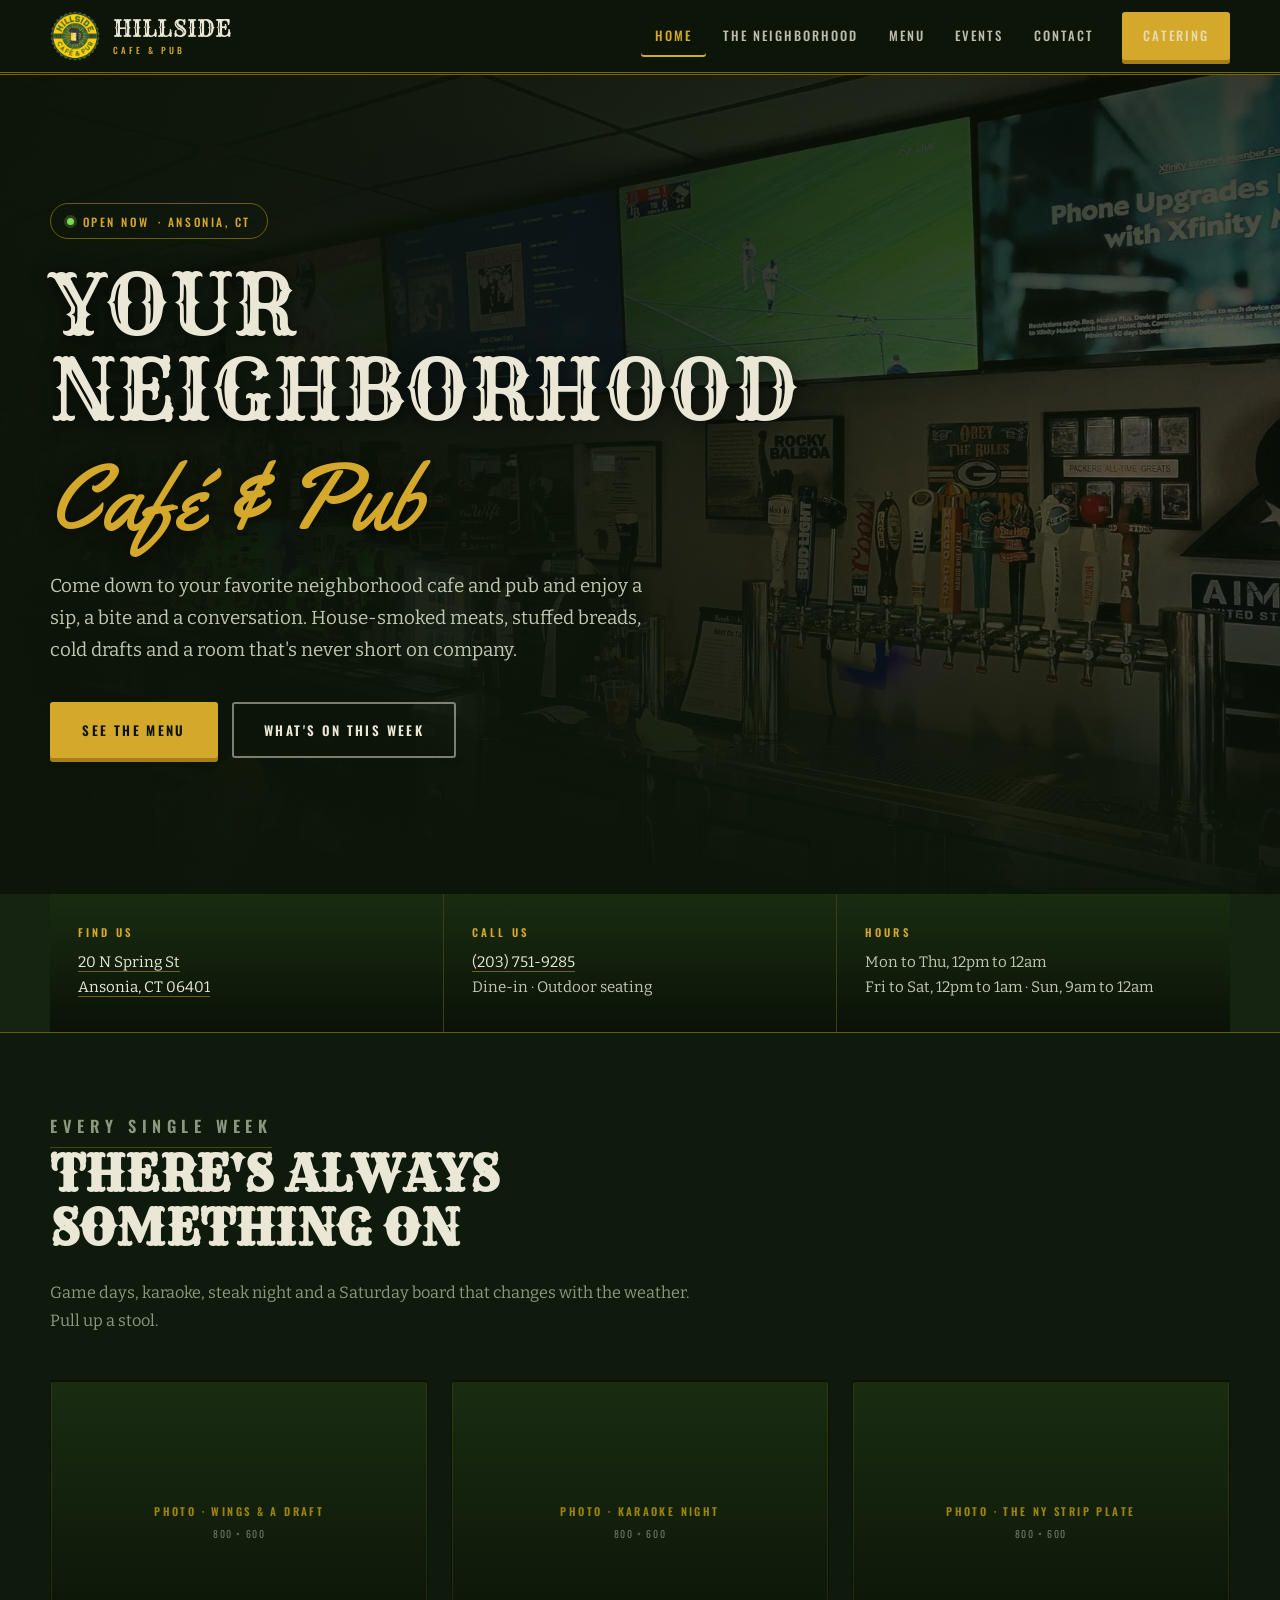
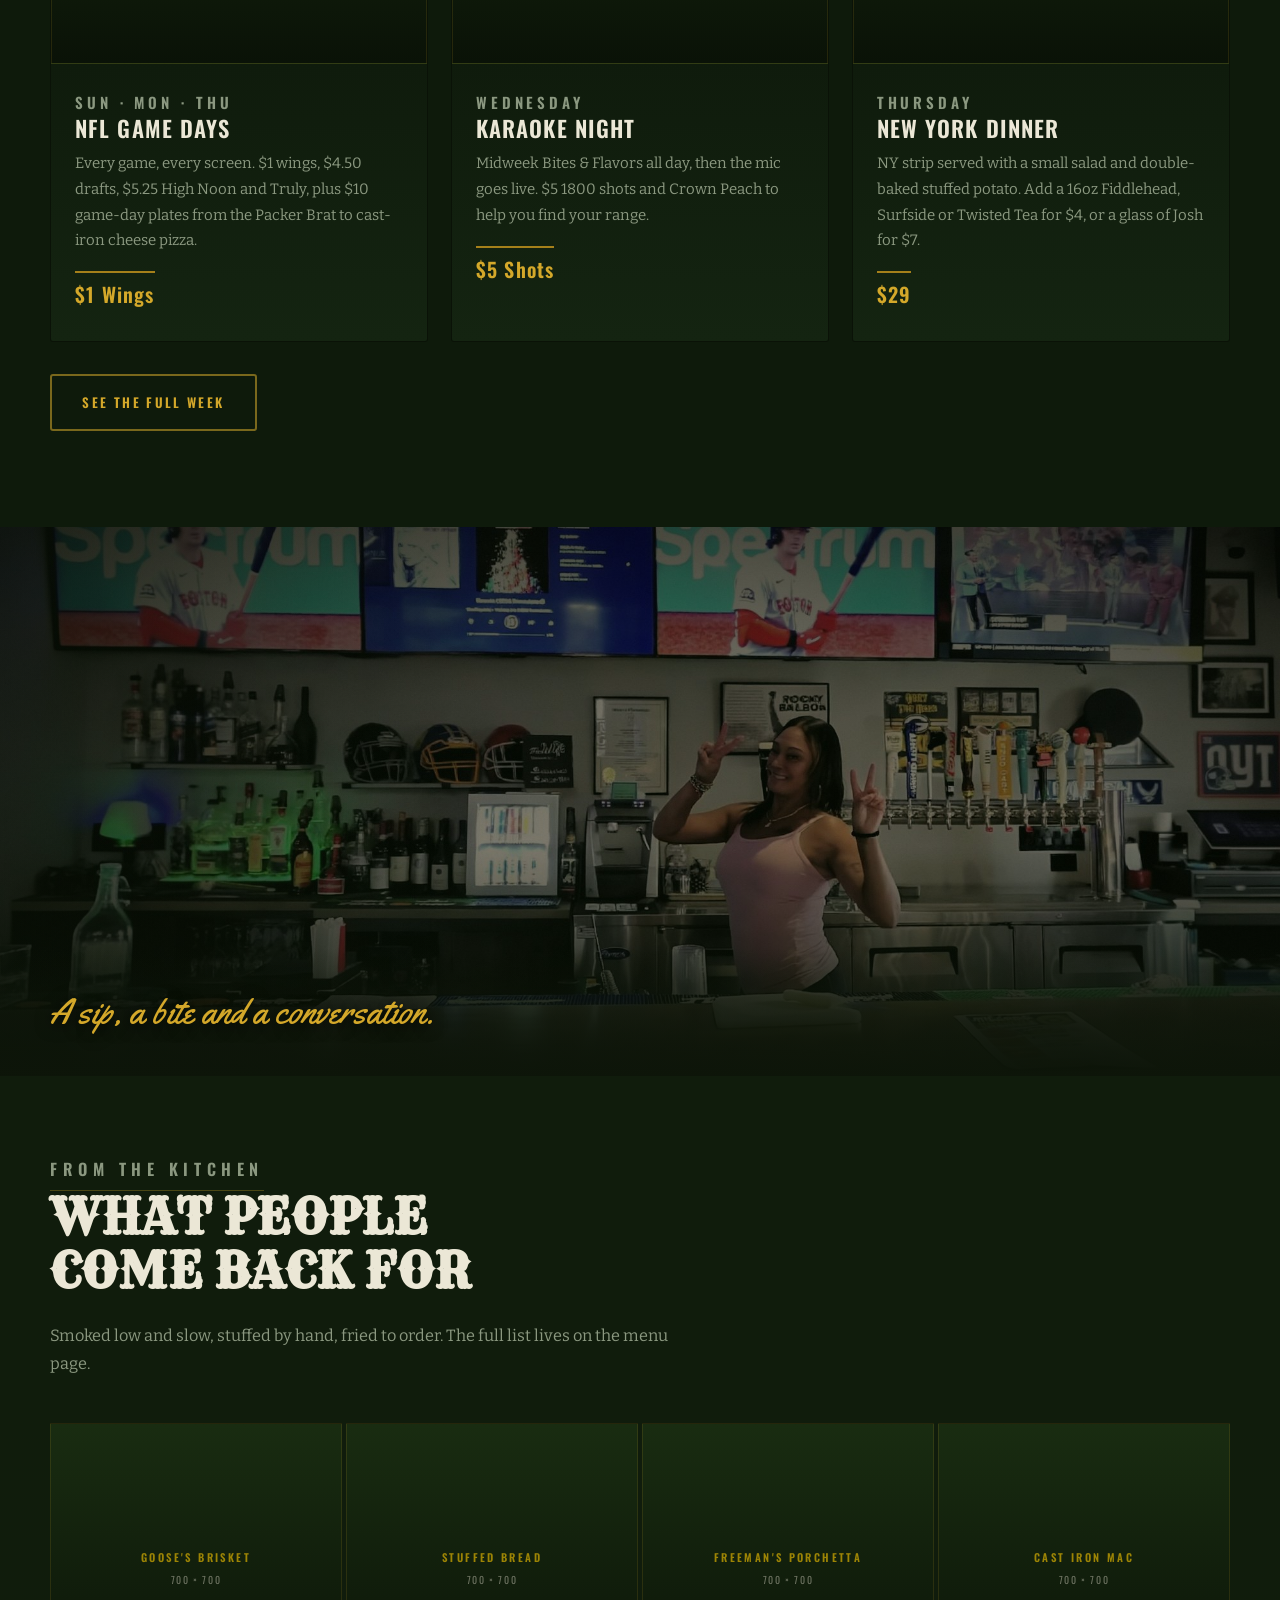
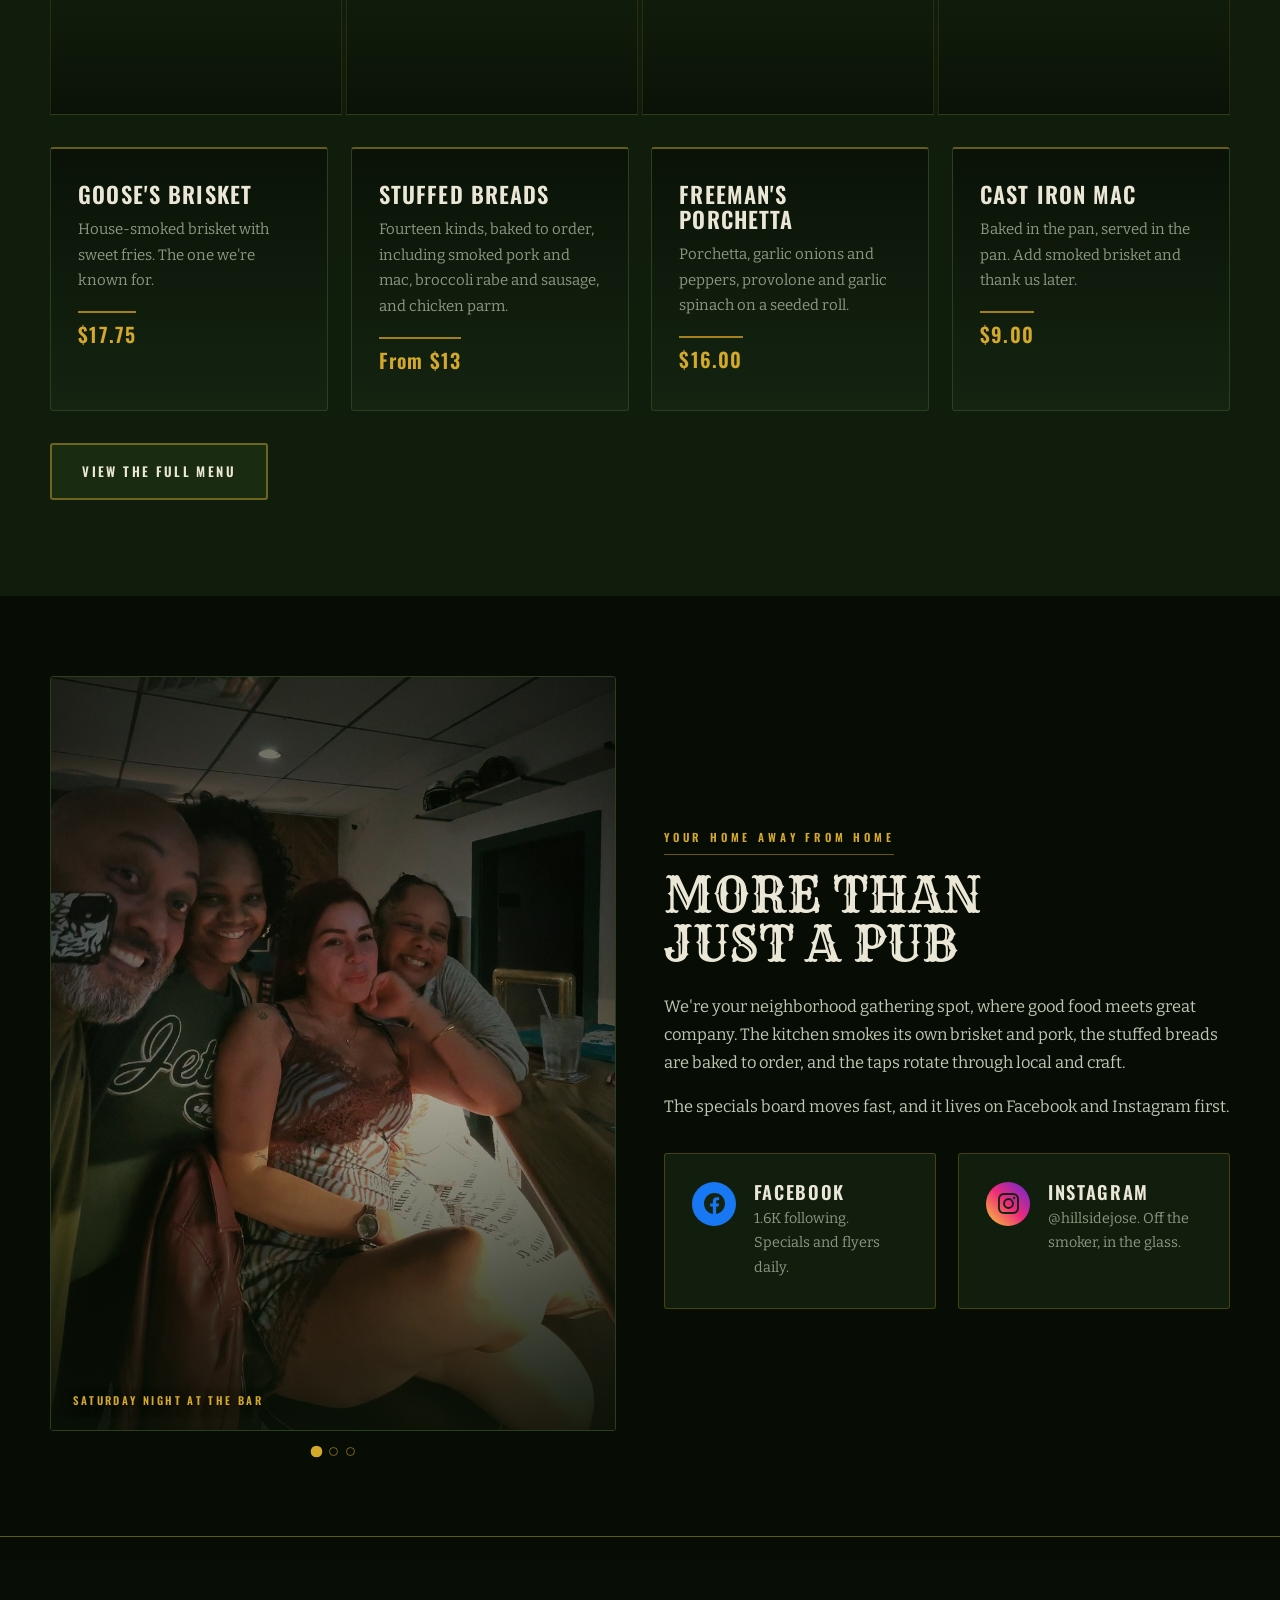
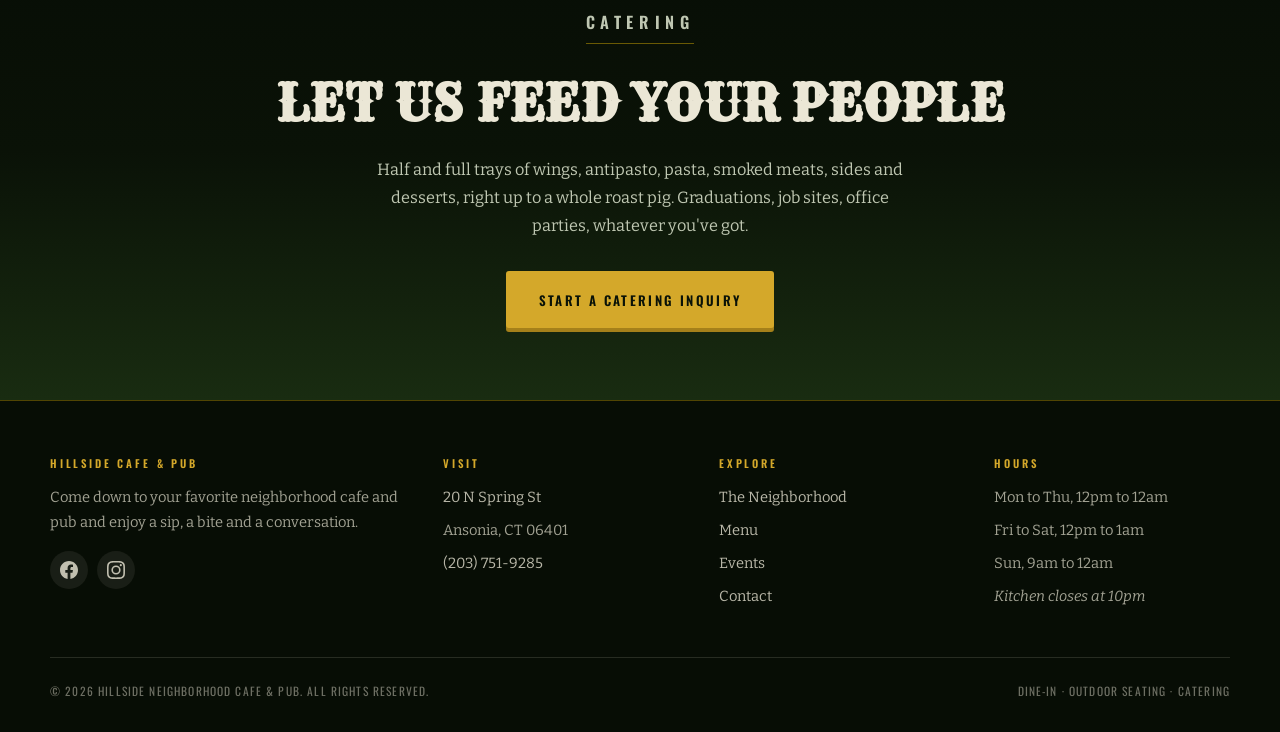
==== commit 5c070595: "Add regulars carousel to the home page Replaces the single 'behind the bar' portrait with a crossfad" ====
--- a/index.html
+++ b/index.html
@@ -240,9 +240,21 @@
 <section class="section section--dark">
   <div class="wrap">
     <div class="split">
-      <figure class="ph ph--3x4">
-    <img src="assets/img/bar.jpg" alt="The tap wall at the Hillside">
-  </figure>
+      <div class="regulars" data-regulars>
+        <div class="regulars__frame">
+          <figure class="regulars__slide is-active" data-caption="Saturday night at the bar">
+            <img src="assets/img/regular-1.jpg" alt="Four regulars together at the Hillside bar">
+          </figure>
+          <figure class="regulars__slide" data-caption="Behind the bar">
+            <img src="assets/img/regular-2.jpg" alt="Bartender behind the bar at the Hillside" loading="lazy">
+          </figure>
+          <figure class="regulars__slide" data-caption="Karaoke Wednesday">
+            <img src="assets/img/regular-3.jpg" alt="A regular laughing during karaoke night" loading="lazy">
+          </figure>
+          <p class="regulars__cap" data-regulars-cap>Saturday night at the bar</p>
+        </div>
+        <div class="regulars__dots" data-regulars-dots></div>
+      </div>
       <div>
         <p class="eyebrow">Your home away from home</p>
         <h2 class="display" style="font-size:clamp(1.9rem,4.4vw,3rem)">More than just a pub</h2>
--- a/assets/css/style.css
+++ b/assets/css/style.css
@@ -605,3 +605,43 @@
 }
 .fbpost p { margin: 0; font-size: .92rem; line-height: 1.6; color: var(--ink-soft); }
 .feed-note { font-size: .84rem; color: var(--slate); margin-top: 1.2rem; }
+
+
+/* ---------- Regulars carousel ----------
+   Crossfades through photos of the people who actually drink here.
+   Auto-advances, pauses on hover/focus and when the tab is hidden, and
+   holds still entirely for anyone with reduced-motion turned on.
+   To add a photo: drop a 900x1200 jpg in assets/img/ and copy a
+   .regulars__slide block in index.html. The dots build themselves. */
+.regulars { position: relative; }
+.regulars__frame {
+  position: relative; aspect-ratio: 3 / 4; overflow: hidden;
+  border: 1px solid var(--line); border-radius: var(--radius);
+  background: linear-gradient(180deg, var(--forest-mid), var(--forest-deep));
+}
+.regulars__slide {
+  position: absolute; inset: 0; margin: 0;
+  opacity: 0; transition: opacity .9s ease;
+}
+.regulars__slide.is-active { opacity: 1; }
+.regulars__slide img { width: 100%; height: 100%; object-fit: cover; }
+.regulars__frame::after {
+  content: ""; position: absolute; inset: 0; z-index: 2; pointer-events: none;
+  background: linear-gradient(0deg, rgba(10,18,7,.8) 0%, rgba(10,18,7,.1) 44%, rgba(10,18,7,.28) 100%);
+}
+.regulars__cap {
+  position: absolute; left: 0; right: 0; bottom: 0; z-index: 3; margin: 0;
+  padding: 1.5rem 1.4rem 1.25rem;
+  font-family: var(--caps); font-size: .68rem; font-weight: 600;
+  letter-spacing: .22em; text-transform: uppercase; color: var(--sun);
+  text-shadow: 0 2px 12px rgba(0,0,0,.8);
+}
+.regulars__dots { display: flex; gap: .5rem; justify-content: center; margin-top: 1rem; }
+.regulars__dot {
+  width: 9px; height: 9px; padding: 0; border-radius: 50%; cursor: pointer;
+  border: 1px solid rgba(212,168,42,.55); background: transparent;
+  transition: background .2s ease, transform .2s ease;
+}
+.regulars__dot:hover { background: rgba(212,168,42,.45); }
+.regulars__dot.is-active { background: var(--sun); transform: scale(1.3); }
+@media (prefers-reduced-motion: reduce) { .regulars__slide { transition: none; } }
